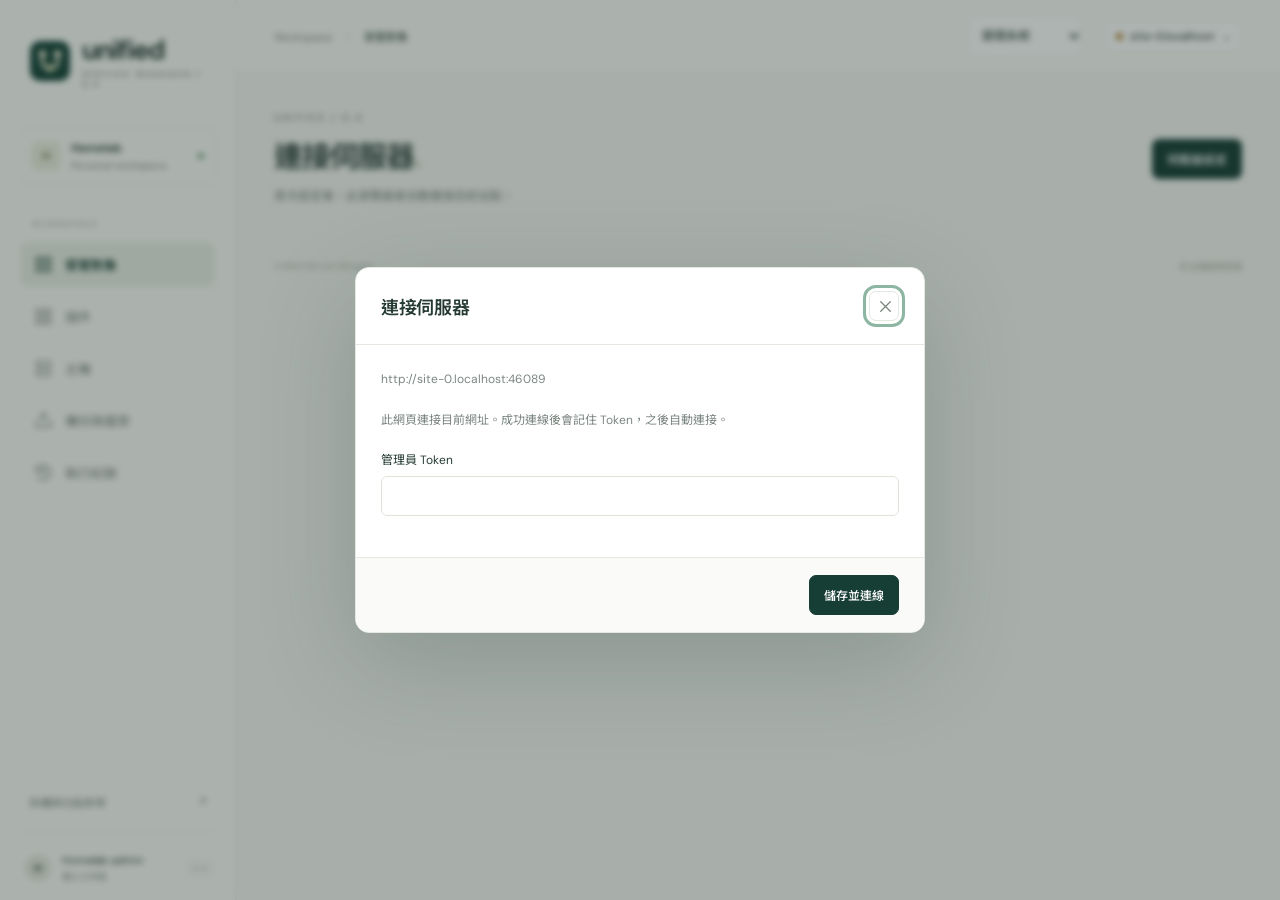
==== web/index.html @ b7d6e938 "feat: release unified service manager 0.4.3" ====
<!doctype html>
<html lang="zh-Hant">
  <head>
    <meta charset="UTF-8" />
    <meta name="viewport" content="width=device-width, initial-scale=1" />
    <meta name="theme-color" content="#173e35" />
    <script src="theme.js?v=0.3.0"></script>
    <title>Unified — Service Manager</title>
    <link rel="icon" type="image/png" sizes="64x64" href="assets/favicon.png?v=0.3.2" />
    <link rel="apple-touch-icon" sizes="180x180" href="assets/apple-touch-icon.png?v=0.3.2" />
    <link rel="stylesheet" href="styles.css?v=0.4.3" />
    <link rel="stylesheet" href="theme.css?v=0.3.0" />
    <script type="module" src="app.js?v=0.4.3"></script>
  </head>
  <body>
    <aside class="sidebar">
      <a class="brand" href="#services"
        ><img class="brand-mark" src="assets/unified-brand.png?v=0.3.2" alt="" width="40" height="40"
        ><span>unified<span class="brand-sub">SERVICE MANAGER</span></span></a
      >
      <div class="workspace">
        <span class="workspace-icon">H</span>
        <div>Homelab<span>Personal workspace</span></div>
        <span class="workspace-dot"></span>
      </div>
      <div class="nav-label">WORKSPACE</div>
      <nav aria-label="主要導覽" id="navigation"></nav>
      <div class="sidebar-bottom">
        <button class="architecture-link" data-action="architecture">
          架構與功能對等 <span>↗</span>
        </button>
        <div class="profile">
          <span class="avatar">H</span>
          <div>Homelab admin<span>個人工作區</span></div>
          <span class="small-badge">V1</span>
        </div>
      </div>
    </aside>
    <div class="shell">
      <header class="topbar">
        <div>
          <img class="mobile-brand" src="assets/unified-brand.png?v=0.3.2" alt="Unified" width="28" height="28" />
          <span class="breadcrumb">Workspace</span><span class="slash">/</span
          ><span id="breadcrumb">服務總覽</span>
        </div>
        <div class="topbar-right">
          <select id="theme-mode" aria-label="外觀模式" title="外觀模式">
            <option value="system">跟隨系統</option>
            <option value="light">淺色</option>
            <option value="dark">深色</option>
          </select>
          <button class="button compact server-control" id="server-control" data-action="connect" aria-label="伺服器設定">
            <i class="server-dot" aria-hidden="true"></i><span>伺服器</span><span aria-hidden="true">⌄</span>
          </button>
        </div>
      </header>
      <div id="connection-notice" class="connection-notice" role="status" hidden></div>
      <main id="main"></main>
      <footer class="page-footer">
        <span>Unified Service Manager</span
        ><span>多主機服務管理</span>
      </footer>
    </div>
    <div id="job-dock"></div>
    <dialog id="modal" aria-labelledby="modal-title"></dialog>
    <dialog
      id="console"
      class="console-dialog"
      aria-labelledby="console-title"
    ></dialog>
    <div id="toast" role="status" aria-live="polite"></div>
  </body>
</html>
---- web/styles.css ----
@import url("https://fonts.googleapis.com/css2?family=DM+Sans:wght@400;500;600;700&family=Noto+Sans+TC:wght@400;500;600;700&display=swap");
:root {
  --bg: #f6f7f4;
  --paper: #fff;
  --ink: #263b34;
  --muted: #7b8680;
  --line: #e4e8e1;
  --green: #28644f;
  --green-dark: #173e35;
  --mint: #eaf3ed;
  --amber: #ae7b2d;
  --red: #ba5c50;
  --radius: 12px;
  font-family: "DM Sans", "Noto Sans TC", sans-serif;
  color: var(--ink);
  font-synthesis: none;
}
* {
  box-sizing: border-box;
}
body {
  margin: 0;
  background: var(--bg);
  font-size: 14px;
}
button,
input,
select {
  font: inherit;
}
button,
a,
input,
select {
  -webkit-tap-highlight-color: transparent;
}
button {
  cursor: pointer;
}
button:disabled {
  cursor: not-allowed;
  opacity: 0.45;
}
button,
a {
  touch-action: manipulation;
}
button:focus-visible,
a:focus-visible,
input:focus-visible,
select:focus-visible {
  outline: 3px solid #8cb5a2;
  outline-offset: 3px;
}
button {
  color: inherit;
}
a {
  color: inherit;
  text-decoration: none;
}
h1,
h2,
h3,
p {
  margin: 0;
}
button svg {
  pointer-events: none;
}
svg {
  width: 19px;
  height: 19px;
  stroke: currentColor;
  stroke-width: 1.65;
  fill: none;
  stroke-linecap: round;
  stroke-linejoin: round;
  vertical-align: middle;
  flex-shrink: 0;
}
button {
  border: 0;
  background: none;
}
small {
  font-size: 12px;
}
.sidebar {
  width: 236px;
  position: fixed;
  inset: 0 auto 0 0;
  border-right: 1px solid var(--line);
  background: #fbfcf9;
  padding: 32px 20px 16px;
  display: flex;
  flex-direction: column;
  z-index: 10;
}
.brand {
  display: flex;
  align-items: center;
  gap: 12px;
  padding: 0 10px;
  font-size: 27px;
  font-weight: 700;
  letter-spacing: -1px;
}
.brand-mark {
  display: block;
  flex: 0 0 auto;
  object-fit: contain;
  width: 40px;
  height: 40px;
  border-radius: 10px;
}
.mobile-brand {
  display: none;
  border-radius: 7px;
  vertical-align: middle;
  margin-right: 6px;
}
.brand-sub {
  display: block;
  font-size: 8px;
  letter-spacing: 2.2px;
  color: var(--muted);
  font-weight: 600;
  margin-top: 2px;
}
.workspace {
  display: flex;
  align-items: center;
  gap: 10px;
  margin: 37px 0 32px;
  padding: 13px 10px;
  border: 1px solid var(--line);
  border-radius: 9px;
  font-size: 12px;
  font-weight: 600;
}
.workspace-icon {
  width: 30px;
  height: 30px;
  display: grid;
  place-items: center;
  background: #eaeede;
  border-radius: 7px;
  color: #6d7950;
}
.workspace div > span {
  display: block;
  font-size: 10px;
  color: var(--muted);
  font-weight: 400;
  margin-top: 3px;
}
.workspace-dot {
  width: 6px;
  height: 6px;
  background: #6a9c74;
  border-radius: 50%;
  margin-left: auto;
}
.nav-label {
  font-size: 9px;
  letter-spacing: 1.6px;
  color: #9ba49b;
  margin: 0 12px 12px;
}
nav {
  display: grid;
  gap: 7px;
}
.nav-item {
  display: flex;
  align-items: center;
  gap: 12px;
  padding: 13px 14px;
  color: #768278;
  border-radius: 8px;
  font-size: 13px;
}
.nav-item.active {
  background: #e9efe6;
  color: var(--green-dark);
  font-weight: 600;
}
.nav-item:hover {
  background: #eff2eb;
}
.nav-item .count {
  margin-left: auto;
  font-size: 10px;
  padding: 2px 6px;
  border-radius: 5px;
  background: white;
  color: var(--green);
}
.sidebar-bottom {
  margin-top: auto;
}
.central {
  display: flex;
  align-items: flex-start;
  gap: 9px;
  padding: 15px 9px;
  font-size: 12px;
  font-weight: 600;
}
.central div span {
  font-size: 9px;
  display: block;
  color: var(--muted);
  margin-top: 5px;
  font-weight: 400;
}
.pulse {
  width: 7px;
  height: 7px;
  background: #5e9c74;
  box-shadow: 0 0 0 4px #edf3e9;
  border-radius: 50%;
  margin-top: 4px;
}
.architecture-link {
  display: flex;
  width: 100%;
  justify-content: space-between;
  font-size: 11px;
  color: var(--muted);
  padding: 7px 9px 21px;
}
.profile {
  border-top: 1px solid var(--line);
  padding: 20px 2px 0;
  display: flex;
  gap: 8px;
  align-items: center;
  font-size: 11px;
}
.avatar {
  background: #e5e9de;
  border: 2px solid white;
  border-radius: 50%;
  width: 32px;
  height: 32px;
  display: grid;
  place-items: center;
  font-weight: 600;
}
.profile div span {
  display: block;
  color: var(--muted);
  font-size: 9px;
  margin-top: 3px;
}
.small-badge {
  font-size: 8px;
  letter-spacing: 1px;
  border: 1px solid var(--line);
  border-radius: 4px;
  padding: 3px 4px;
  margin-left: auto;
  color: var(--muted);
}
.shell {
  margin-left: 236px;
}
.topbar {
  height: 73px;
  border-bottom: 1px solid var(--line);
  display: flex;
  justify-content: space-between;
  align-items: center;
  padding: 0 38px;
  font-size: 11px;
  background: #fbfcf9;
}
.breadcrumb {
  color: var(--muted);
}
.slash {
  color: #bcc3b9;
  margin: 0 14px;
}
.topbar-right {
  display: flex;
  align-items: center;
  gap: 22px;
}
.mock-indicator {
  font-size: 9px;
  letter-spacing: 1.1px;
  color: var(--muted);
  display: flex;
  align-items: center;
  gap: 7px;
}
.mock-indicator i {
  width: 5px;
  height: 5px;
  border-radius: 50%;
  background: var(--amber);
}
.icon-button {
  display: grid;
  place-items: center;
  width: 30px;
  height: 30px;
  border: 1px solid var(--line);
  border-radius: 7px;
  background: white;
  color: var(--muted);
}
main {
  max-width: 1500px;
  padding: 38px 38px 24px;
  margin: auto;
}
.eyebrow {
  font-size: 10px;
  letter-spacing: 2px;
  color: #7a897a;
  margin-bottom: 9px;
  font-weight: 500;
}
.page-head {
  display: flex;
  align-items: center;
  justify-content: space-between;
  gap: 20px;
  margin-bottom: 28px;
}
h1 {
  font-size: 29px;
  letter-spacing: -1px;
  font-weight: 600;
}
h1 .dot {
  color: #87a378;
}
.description {
  color: var(--muted);
  font-size: 12px;
  margin-top: 10px;
  line-height: 1.8;
}
.button {
  display: inline-flex;
  align-items: center;
  justify-content: center;
  gap: 8px;
  border: 1px solid var(--line);
  background: white;
  border-radius: 7px;
  padding: 10px 14px;
  font-size: 12px;
  font-weight: 500;
  min-height: 38px;
  white-space: nowrap;
}
.button:hover {
  background: #f3f6ef;
  border-color: #bdcdbd;
}
.button.primary {
  color: white;
  background: var(--green-dark);
  border-color: var(--green-dark);
}
.button.primary:hover {
  background: #2f594b;
}
.button.danger {
  background: #fbefeb;
  border-color: #edcec4;
  color: #a64c3f;
}
.button.compact {
  font-size: 11px;
  padding: 6px 10px;
  min-height: 31px;
}
.button.ghost {
  border-color: transparent;
  background: transparent;
  color: var(--muted);
}
.head-actions {
  display: flex;
  gap: 8px;
}
.stats {
  display: grid;
  grid-template-columns: repeat(4, 1fr);
  gap: 16px;
  margin-bottom: 28px;
}
.stat {
  background: var(--paper);
  border: 1px solid var(--line);
  border-radius: 10px;
  padding: 19px 21px;
  position: relative;
}
.stat-label {
  font-size: 11px;
  color: var(--muted);
  display: flex;
  justify-content: space-between;
  align-items: center;
}
.stat-label svg {
  width: 16px;
  color: #94a78e;
}
.stat-value {
  font-size: 32px;
  letter-spacing: -1px;
  margin-top: 12px;
  font-weight: 500;
  display: flex;
  align-items: baseline;
  gap: 8px;
}
.stat-value small {
  font-size: 11px;
  letter-spacing: 0;
  color: var(--muted);
  font-weight: 400;
}
.stat-note {
  font-size: 10px;
  color: #8a958a;
  margin-top: 7px;
}
.stat-note.green {
  color: var(--green);
}
.stat-note.amber {
  color: var(--amber);
}
.section-top {
  display: flex;
  align-items: center;
  justify-content: space-between;
  gap: 10px;
  margin-bottom: 15px;
}
h2 {
  font-size: 16px;
  font-weight: 600;
  letter-spacing: -0.3px;
}
.section-top h2 span {
  color: #8f998f;
  font-weight: 400;
  font-size: 11px;
  margin-left: 8px;
}
.text-button {
  font-size: 11px;
  display: flex;
  align-items: center;
  gap: 5px;
  color: var(--muted);
}
.text-button:hover {
  color: var(--green);
}
.text-button svg {
  width: 14px;
}
.hosts-strip {
  display: grid;
  grid-template-columns: repeat(3, 1fr);
  gap: 13px;
  margin-bottom: 28px;
}
.host-mini {
  text-align: left;
  background: white;
  border: 1px solid var(--line);
  border-radius: 9px;
  padding: 17px 18px;
  display: flex;
  align-items: center;
  gap: 13px;
}
.host-mini:hover {
  border-color: #91b39d;
  box-shadow: 0 2px 8px #173e3507;
}
.host-icon {
  width: 37px;
  height: 37px;
  background: #f0f3ec;
  border: 1px solid #e6ebdf;
  border-radius: 9px;
  display: grid;
  place-items: center;
  color: #6e8068;
}
.host-info {
  flex: 1;
}
.host-name {
  font-weight: 600;
  font-size: 12px;
  display: flex;
  gap: 7px;
  align-items: center;
}
.host-meta {
  font-size: 10px;
  color: var(--muted);
  margin-top: 5px;
}
.tag {
  font-size: 8px;
  font-weight: 500;
  background: #eaf1e8;
  color: #6b8769;
  border-radius: 4px;
  padding: 3px 5px;
}
.host-health {
  color: #72956e;
  font-size: 10px;
  display: flex;
  align-items: center;
  gap: 5px;
}
.host-health.off {
  color: var(--muted);
}
.tiny-dot {
  display: inline-block;
  width: 5px;
  height: 5px;
  border-radius: 50%;
  background: currentColor;
}
.panel {
  background: white;
  border: 1px solid var(--line);
  border-radius: var(--radius);
  overflow: hidden;
}
.panel-heading {
  padding: 20px 22px 0;
}
.toolbar {
  display: flex;
  justify-content: space-between;
  align-items: center;
  gap: 12px;
  padding: 16px 22px;
  border-bottom: 1px solid var(--line);
}
.tabs {
  display: flex;
  gap: 4px;
  padding: 3px;
  background: #f3f5f0;
  border-radius: 6px;
}
.tab {
  font-size: 11px;
  padding: 7px 10px;
  color: var(--muted);
  border-radius: 4px;
  white-space: nowrap;
}
.tab.active {
  background: white;
  box-shadow: 0 1px 4px #29372c10;
  color: var(--ink);
  font-weight: 500;
}
.tab span {
  font-size: 9px;
  margin-left: 5px;
  color: #9ba895;
}
.filters {
  display: flex;
  gap: 8px;
  align-items: center;
}
.search {
  position: relative;
}
.search svg {
  position: absolute;
  left: 10px;
  top: 10px;
  width: 14px;
  height: 14px;
  color: #9aa398;
}
.search input {
  width: 180px;
  padding: 9px 10px 9px 31px;
  font-size: 11px;
}
.search input,
select {
  border: 1px solid var(--line);
  background: white;
  border-radius: 6px;
  color: var(--ink);
}
.filters select {
  font-size: 11px;
  padding: 8px;
  max-width: 160px;
  min-height: 34px;
}
input::placeholder {
  color: #9ba49c;
}
.service-table {
  width: 100%;
  border-collapse: collapse;
  text-align: left;
}
.service-table th {
  font-size: 9px;
  letter-spacing: 0.5px;
  color: #939d93;
  background: #fafbf8;
  font-weight: 400;
  padding: 12px 20px;
  border-bottom: 1px solid var(--line);
}
.service-table td {
  padding: 17px 20px;
  border-bottom: 1px solid #eef0eb;
  font-size: 11px;
}
.service-table tr:last-child td {
  border-bottom: 0;
}
.service-name {
  display: flex;
  gap: 12px;
  align-items: center;
  text-align: left;
  padding: 0;
}
.service-name:hover strong {
  color: var(--green);
  text-decoration: underline;
}
.service-logo {
  height: 35px;
  width: 35px;
  border: 1px solid #e5eadd;
  border-radius: 9px;
  background: #eff2e8;
  color: #718454;
  display: grid;
  place-items: center;
  font-size: 16px;
  font-weight: 600;
  flex-shrink: 0;
}
.service-logo.blue {
  background: #edf2f5;
  color: #6d8ba0;
  border-color: #e1e8ed;
}
.service-logo.rose {
  background: #f6eeee;
  color: #b08380;
  border-color: #ede1df;
}
.service-logo.purple {
  background: #f1edf7;
  color: #8a7a9e;
  border-color: #e7e0ef;
}
.service-name strong {
  font-size: 12px;
  font-weight: 600;
  display: block;
}
.service-name small {
  font-size: 9px;
  color: #9aa397;
  display: block;
  margin-top: 5px;
}
.host-cell {
  font-size: 11px;
  color: #788371;
}
.status {
  display: inline-flex;
  align-items: center;
  gap: 5px;
  font-size: 10px;
  padding: 5px 8px;
  background: #eef5ef;
  color: #598064;
  border-radius: 5px;
  white-space: nowrap;
}
.status.stopped {
  color: #8c9489;
  background: #f0f2ed;
}
.status.failed {
  background: #faeeea;
  color: #b06859;
}
.status.running {
  background: #eef2fb;
  color: #637ba6;
}
.version {
  font-family: ui-monospace, SFMono-Regular, monospace;
  font-size: 10px;
  color: #7e897b;
  white-space: nowrap;
}
.version .upgrade {
  color: var(--amber);
  font-size: 9px;
  display: block;
  margin-top: 5px;
  font-family: inherit;
}
.row-actions {
  display: flex;
  align-items: center;
  justify-content: flex-end;
  gap: 6px;
}
.action-icon {
  width: 28px;
  height: 30px;
  display: grid;
  place-items: center;
  color: #8b9785;
  border-radius: 5px;
}
.action-icon:hover {
  background: #eff3eb;
  color: var(--green);
}
.action-icon svg {
  width: 15px;
  height: 15px;
}
.table-footer {
  border-top: 1px solid var(--line);
  padding: 13px 22px;
  color: #97a18f;
  font-size: 10px;
  display: flex;
  justify-content: space-between;
}
.bottom-grid {
  display: grid;
  grid-template-columns: 1.15fr 1fr;
  gap: 20px;
  margin-top: 23px;
}
.small-panel {
  padding: 20px 22px;
}
.activity-row {
  display: flex;
  align-items: center;
  gap: 11px;
  padding: 15px 0;
  border-bottom: 1px solid #edf0e8;
  cursor: pointer;
}
.activity-row:last-child {
  border: 0;
  padding-bottom: 0;
}
.activity-symbol {
  width: 29px;
  height: 29px;
  border-radius: 50%;
  background: #eef4ec;
  display: grid;
  place-items: center;
  color: #709767;
}
.activity-symbol svg {
  width: 14px;
}
.activity-symbol.failed {
  background: #faeee9;
  color: #b16c58;
}
.activity-content {
  flex: 1;
}
.activity-content strong {
  font-size: 11px;
  font-weight: 500;
}
.activity-content small {
  display: block;
  color: #9aa392;
  font-size: 9px;
  margin-top: 5px;
}
.activity-time {
  font-size: 9px;
  color: #939e8d;
}
.backup-summary {
  background: #f5f7f0;
  border: 1px solid #e8eddf;
  border-radius: 8px;
  padding: 14px 16px;
  margin-top: 16px;
  display: flex;
  align-items: center;
  gap: 12px;
}
.backup-summary svg {
  color: #849b6e;
  width: 24px;
  height: 24px;
}
.backup-summary div {
  flex: 1;
}
.backup-summary strong {
  font-size: 11px;
  font-weight: 500;
  display: block;
}
.backup-summary small {
  font-size: 9px;
  color: #9aa38e;
  display: block;
  margin-top: 5px;
}
.backup-clients {
  display: flex;
  gap: 17px;
  margin-top: 18px;
  color: #7c8971;
  font-size: 10px;
}
.backup-clients span {
  display: flex;
  gap: 6px;
  align-items: center;
}
.page-footer {
  padding: 0 38px 22px;
  display: flex;
  justify-content: space-between;
  font-size: 9px;
  color: #a3ab9b;
  max-width: 1500px;
  margin: auto;
}
.host-grid {
  display: grid;
  grid-template-columns: repeat(3, 1fr);
  gap: 18px;
}
.host-card {
  padding: 23px;
}
.host-card h3 {
  font-size: 17px;
  margin: 15px 0 6px;
}
.host-card .host-meta {
  margin-bottom: 22px;
}
.host-card .button {
  margin-top: 18px;
}
.key-values {
  display: grid;
  grid-template-columns: 1fr 1fr;
  gap: 16px;
  margin: 22px 0;
}
.key-values dt {
  font-size: 10px;
  color: var(--muted);
  margin-bottom: 6px;
}
.key-values dd {
  font-size: 12px;
  margin: 0;
  word-break: break-word;
}
.notice {
  display: flex;
  gap: 10px;
  align-items: center;
  background: #edf2e8;
  border: 1px solid #e0e9d9;
  border-radius: 8px;
  padding: 14px 17px;
  margin-bottom: 22px;
  color: #6f8263;
  font-size: 11px;
  line-height: 1.8;
}
.notice svg {
  flex-shrink: 0;
}
.backup-head {
  display: flex;
  gap: 16px;
  align-items: center;
  padding: 23px;
  border-bottom: 1px solid var(--line);
}
.backup-head h3 {
  font-size: 15px;
}
.backup-head p {
  font-size: 10px;
  color: var(--muted);
  margin-top: 6px;
}
.backup-head .head-actions {
  margin-left: auto;
}
.empty {
  padding: 45px 20px;
  text-align: center;
  color: var(--muted);
  font-size: 12px;
}
.empty strong {
  display: block;
  margin-bottom: 8px;
  color: var(--ink);
}
.history-list {
  padding: 0 23px;
}
.history-row {
  display: flex;
  gap: 15px;
  align-items: center;
  padding: 20px 0;
  border-bottom: 1px solid var(--line);
}
.history-row:last-child {
  border: 0;
}
.history-row .activity-content strong {
  font-size: 13px;
}
.history-row .activity-content small {
  font-size: 11px;
}
dialog {
  position: fixed;
  border: 1px solid var(--line);
  border-radius: 14px;
  padding: 0;
  width: 570px;
  max-width: calc(100vw - 30px);
  max-height: calc(100dvh - 40px);
  box-shadow: 0 30px 100px #17372a33;
  color: var(--ink);
  overflow: auto;
}
dialog::backdrop {
  background: #172a2459;
  backdrop-filter: blur(3px);
}
.modal-head {
  padding: 23px 25px;
  display: flex;
  justify-content: space-between;
  align-items: center;
  border-bottom: 1px solid var(--line);
}
.modal-head h2 {
  font-size: 18px;
}
.modal-body {
  padding: 23px 25px;
}
.modal-body > p {
  font-size: 12px;
  color: var(--muted);
  line-height: 1.9;
  margin-bottom: 18px;
}
.modal-foot {
  display: flex;
  justify-content: flex-end;
  gap: 8px;
  padding: 17px 25px;
  border-top: 1px solid var(--line);
  background: #fafbf8;
}
.field {
  display: block;
  font-size: 12px;
  margin-bottom: 17px;
}
.field input,
.field select {
  width: 100%;
  border: 1px solid #dce3d8;
  border-radius: 6px;
  padding: 11px;
  margin-top: 8px;
  background: white;
  color: var(--ink);
}
.field small {
  display: block;
  color: var(--muted);
  font-size: 10px;
  margin-top: 6px;
}
.field-pair {
  display: grid;
  grid-template-columns: 1fr 1fr;
  gap: 14px;
}
.detail-top {
  display: flex;
  align-items: center;
  gap: 14px;
  margin-bottom: 15px;
}
.detail-top .service-logo {
  width: 48px;
  height: 48px;
  font-size: 22px;
}
.detail-top h3 {
  font-size: 20px;
}
.detail-actions {
  display: flex;
  flex-wrap: wrap;
  gap: 8px;
  padding: 20px 0;
}
.detail-section {
  border-top: 1px solid var(--line);
  padding-top: 20px;
  margin-top: 6px;
}
.detail-section p {
  font-size: 11px;
  color: var(--muted);
  line-height: 1.9;
  margin: 9px 0 14px;
}
.radio-option {
  display: flex;
  gap: 9px;
  align-items: center;
  padding: 11px 12px;
  margin: 8px 0;
  border: 1px solid var(--line);
  border-radius: 7px;
  font-size: 12px;
}
.radio-option input {
  accent-color: var(--green);
}
.danger-note {
  padding: 13px;
  background: #faf0e9;
  color: #a37b4e;
  border-radius: 7px;
  font-size: 12px;
  line-height: 1.9;
  margin: 15px 0;
}
.console-dialog {
  width: 850px;
}
.console-title-meta {
  font-size: 10px;
  color: var(--muted);
  margin-top: 7px;
}
.console-status {
  display: flex;
  align-items: center;
  gap: 10px;
  padding: 15px 23px;
  font-size: 11px;
}
.progress {
  height: 4px;
  background: #ecf0e8;
}
.progress span {
  display: block;
  height: 100%;
  background: #6e997a;
  transition: width 0.5s;
}
.console-tools {
  display: flex;
  gap: 8px;
  padding: 11px 23px;
  background: #f7f8f4;
  align-items: center;
  border-bottom: 1px solid var(--line);
}
.console-tools label {
  font-size: 10px;
  color: var(--muted);
  margin-left: auto;
}
.console-tools select {
  padding: 6px;
  font-size: 11px;
}
.terminal {
  background: #172b25;
  color: #c4d3c6;
  padding: 20px 23px;
  height: 300px;
  overflow: auto;
  font:
    11px/1.9 ui-monospace,
    SFMono-Regular,
    Consolas,
    monospace;
  white-space: pre-wrap;
  overflow-wrap: anywhere;
}
.log-line {
  display: flex;
  gap: 11px;
}
.log-time {
  color: #70867b;
  flex-shrink: 0;
}
.log-stream {
  color: #85ac88;
  flex-shrink: 0;
}
.log-stream.stderr,
.log-error {
  color: #e4a38c;
}
.log-text {
  min-width: 0;
}
.console-hint {
  font-size: 10px;
  color: var(--muted);
  padding: 12px 23px;
  background: #f9faf7;
  line-height: 1.7;
}
.console-foot {
  display: flex;
  justify-content: space-between;
  align-items: center;
  padding: 17px 23px;
  gap: 10px;
}
.console-foot p {
  font-size: 10px;
  color: var(--muted);
}
.terminal-input {
  display: flex;
  background: #172b25;
  border-top: 1px solid #31483b;
  padding: 12px 22px;
  align-items: center;
  gap: 10px;
  color: #91bb91;
  font: 12px monospace;
}
.terminal-input input {
  flex: 1;
  width: 100%;
  background: transparent;
  color: #e2eddf;
  border: 0;
  outline: none;
  padding: 8px;
  font: inherit;
}
.terminal-input button {
  color: #cbdcc4;
  border: 1px solid #5d7565;
  border-radius: 5px;
  padding: 7px 10px;
  font-size: 11px;
}
.architecture-grid {
  display: grid;
  grid-template-columns: 1fr 1fr;
  gap: 13px;
}
.architecture-box {
  border: 1px solid var(--line);
  border-radius: 8px;
  text-align: center;
  padding: 15px;
  font-size: 13px;
}
.architecture-box small {
  display: block;
  color: var(--muted);
  font-size: 10px;
  margin-top: 7px;
  line-height: 1.8;
}
.architecture-arrow {
  text-align: center;
  padding: 11px;
  color: var(--green);
}
.architecture-central {
  background: var(--mint);
  border: 1px solid #cfdece;
  border-radius: 8px;
  padding: 17px;
  text-align: center;
}
.architecture-central strong {
  font-size: 13px;
}
.architecture-central p {
  font-size: 11px;
  line-height: 1.9;
  margin-top: 8px;
  color: #6f876e;
}
.parity-table {
  width: 100%;
  border-collapse: collapse;
  font-size: 11px;
  margin-top: 20px;
}
.parity-table td,
.parity-table th {
  padding: 9px;
  border-bottom: 1px solid var(--line);
  text-align: left;
}
.parity-table th {
  color: var(--muted);
  font-weight: 400;
}
.parity-table td:not(:first-child) {
  color: var(--green);
}
#toast {
  position: fixed;
  bottom: 28px;
  left: calc(50% + 118px);
  transform: translateX(-50%) translateY(80px);
  opacity: 0;
  transition: 0.2s;
  background: var(--green-dark);
  color: white;
  border-radius: 8px;
  padding: 13px 21px;
  font-size: 12px;
  z-index: 1000;
  pointer-events: none;
  max-width: 90vw;
}
#toast.show {
  opacity: 1;
  transform: translateX(-50%) translateY(0);
}
.job-dock {
  position: fixed;
  bottom: 24px;
  right: 24px;
  background: var(--green-dark);
  color: white;
  box-shadow: 0 5px 25px #173e3530;
  border-radius: 9px;
  padding: 13px 17px;
  display: flex;
  gap: 14px;
  align-items: center;
  z-index: 20;
  font-size: 11px;
}
.job-dock .spinner {
  width: 13px;
  height: 13px;
  border: 2px solid #ffffff55;
  border-top-color: white;
  border-radius: 50%;
  animation: spin 1s linear infinite;
}
.job-dock small {
  display: block;
  color: #adc4b5;
  font-size: 9px;
  margin-top: 4px;
}
@keyframes spin {
  to {
    transform: rotate(360deg);
  }
}
@media (min-width: 1500px) {
  main {
    padding-top: 45px;
  }
  .stat {
    padding: 24px;
  }
  .service-table td {
    padding-top: 21px;
    padding-bottom: 21px;
  }
  .bottom-grid {
    margin-top: 28px;
  }
}
@media (max-width: 1180px) {
  .sidebar {
    width: 205px;
    padding-left: 15px;
    padding-right: 15px;
  }
  .shell {
    margin-left: 205px;
  }
  main {
    padding: 28px 25px;
  }
  .topbar {
    padding: 0 25px;
  }
  .service-table th,
  .service-table td {
    padding-left: 12px;
    padding-right: 12px;
  }
  .toolbar {
    padding: 15px 16px;
  }
  .search input {
    width: 150px;
  }
  .host-mini {
    padding: 14px 12px;
    gap: 9px;
  }
  .host-health {
    font-size: 0;
  }
  .host-health .tiny-dot {
    width: 6px;
    height: 6px;
  }
  .host-grid {
    grid-template-columns: repeat(2, 1fr);
  }
}
@media (max-width: 980px) {
  .sidebar {
    width: 185px;
    padding: 25px 12px 15px;
  }
  .brand {
    font-size: 23px;
    padding: 0 5px;
  }
  .brand-mark {
    width: 36px;
    height: 36px;
  }
  .workspace {
    padding: 10px 7px;
  }
  .shell {
    margin-left: 185px;
  }
  main {
    padding: 25px 20px;
  }
  .toolbar {
    flex-wrap: wrap;
  }
  .filters {
    flex: 1;
    justify-content: flex-end;
  }
  .service-table .version-col {
    display: none;
  }
  .stats {
    gap: 10px;
  }
  .stat {
    padding: 15px;
  }
  .stat-value {
    font-size: 28px;
  }
  .host-name {
    flex-wrap: wrap;
    font-size: 11px;
  }
  .host-icon {
    display: none;
  }
  .bottom-grid {
    gap: 14px;
  }
  .small-panel {
    padding: 18px;
  }
  .backup-clients {
    flex-wrap: wrap;
    gap: 10px;
  }
  .topbar {
    padding: 0 20px;
  }
  .page-footer {
    padding: 0 20px 20px;
  }
  .row-actions .button {
    padding-left: 7px;
    padding-right: 7px;
  }
  .host-grid {
    gap: 12px;
  }
}
@media (max-width: 720px) {
  body {
    padding-bottom: 70px;
  }
  .sidebar {
    position: fixed;
    inset: auto 0 0;
    width: 100%;
    height: 67px;
    background: #fbfcf9f5;
    padding: 6px 10px;
    backdrop-filter: blur(15px);
    border-right: 0;
    border-top: 1px solid var(--line);
  }
  .sidebar .brand,
  .workspace,
  .nav-label,
  .sidebar-bottom {
    display: none;
  }
  nav {
    grid-template-columns: repeat(5, 1fr);
    gap: 0;
  }
  .nav-item {
    flex-direction: column;
    gap: 5px;
    padding: 7px 3px;
    font-size: 9px;
    position: relative;
  }
  .nav-item svg {
    width: 18px;
    height: 18px;
  }
  .nav-item .count {
    position: absolute;
    top: 1px;
    right: 18px;
    font-size: 8px;
    padding: 1px 4px;
  }
  .shell {
    margin: 0;
  }
  .topbar {
    height: 55px;
    padding: 0 20px;
    font-size: 10px;
  }
  .topbar-right {
    gap: 10px;
  }
  .mobile-brand {
    display: inline-block;
  }
  .breadcrumb,
  .slash {
    display: none;
  }
  .mock-indicator {
    font-size: 7px;
    letter-spacing: 0.6px;
  }
  main {
    padding: 25px 17px 17px;
  }
  .page-head {
    gap: 10px;
    align-items: flex-start;
    margin-bottom: 22px;
  }
  .page-head h1 {
    font-size: 26px;
  }
  .page-head .description {
    font-size: 11px;
    max-width: 230px;
  }
  .eyebrow {
    font-size: 8px;
    letter-spacing: 1.5px;
  }
  .head-actions {
    gap: 5px;
    flex-wrap: wrap;
    justify-content: flex-end;
  }
  .page-head .head-actions {
    max-width: 115px;
    padding-top: 18px;
  }
  .page-head .button {
    padding: 8px 10px;
    font-size: 10px;
    gap: 4px;
  }
  .stats {
    grid-template-columns: repeat(2, 1fr);
    gap: 10px;
    margin-bottom: 23px;
  }
  .stat {
    padding: 15px 16px;
  }
  .stat-value {
    margin-top: 7px;
  }
  .stat-label {
    font-size: 10px;
  }
  .stat-note {
    font-size: 9px;
  }
  .hosts-strip {
    grid-template-columns: 1fr;
    gap: 7px;
    margin-bottom: 23px;
  }
  .host-mini {
    padding: 11px 14px;
  }
  .host-icon {
    display: grid;
    width: 29px;
    height: 29px;
    border-radius: 6px;
  }
  .host-icon svg {
    width: 16px;
  }
  .host-info {
    display: flex;
    align-items: center;
    justify-content: space-between;
    gap: 8px;
  }
  .host-name {
    font-size: 11px;
  }
  .host-meta {
    margin-top: 0;
    font-size: 9px;
  }
  .host-health {
    margin-left: 6px;
  }
  .section-top {
    margin-bottom: 12px;
  }
  h2 {
    font-size: 14px;
  }
  .panel-heading {
    padding: 17px 16px 0;
  }
  .toolbar {
    padding: 12px;
    gap: 10px;
  }
  .tabs {
    width: 100%;
    justify-content: space-between;
  }
  .tab {
    flex: 1;
    padding: 7px 5px;
    font-size: 10px;
  }
  .filters {
    width: 100%;
  }
  .search {
    flex: 1;
  }
  .search input {
    width: 100%;
  }
  .filters select {
    max-width: 130px;
  }
  .service-table thead {
    display: none;
  }
  .service-table,
  .service-table tbody {
    display: block;
  }
  .service-table tr {
    display: grid;
    grid-template-columns: 1fr auto;
    gap: 12px;
    padding: 17px 16px;
    border-bottom: 1px solid var(--line);
  }
  .service-table tr:last-child {
    border-bottom: 0;
  }
  .service-table td {
    display: block;
    padding: 0;
    border: 0;
  }
  .service-table td:first-child {
    grid-column: 1;
    grid-row: 1;
  }
  .service-table .host-col {
    grid-column: 1;
    grid-row: 2;
    padding-left: 47px;
    font-size: 10px;
  }
  .service-table .status-col {
    grid-column: 2;
    grid-row: 1;
    align-self: start;
  }
  .service-table .actions-col {
    grid-column: 2;
    grid-row: 2;
    align-self: center;
  }
  .service-table .version-col {
    display: none;
  }
  .service-name strong {
    font-size: 12px;
  }
  .service-name small {
    font-size: 9px;
  }
  .row-actions {
    gap: 3px;
  }
  .action-icon {
    width: 30px;
    height: 31px;
  }
  .table-footer {
    padding: 12px 16px;
    font-size: 9px;
  }
  .bottom-grid {
    grid-template-columns: 1fr;
    margin-top: 17px;
  }
  .page-footer {
    font-size: 8px;
    padding: 8px 17px 18px;
    gap: 10px;
  }
  .host-grid {
    grid-template-columns: 1fr;
  }
  .host-card .host-icon {
    width: 38px;
    height: 38px;
  }
  .backup-head {
    padding: 17px;
    flex-wrap: wrap;
    gap: 12px;
  }
  .backup-head .head-actions {
    margin-left: 0;
    width: 100%;
    justify-content: flex-start;
  }
  .backup-table .host-col {
    padding-left: 0;
  }
  .backup-table tr {
    row-gap: 10px;
  }
  .history-list {
    padding: 0 15px;
  }
  .history-row {
    gap: 9px;
    flex-wrap: wrap;
  }
  .history-row .activity-content {
    min-width: 170px;
  }
  .history-row .activity-content strong {
    font-size: 12px;
  }
  .history-row .activity-content small {
    font-size: 9px;
  }
  .history-row > .button {
    margin-left: 38px;
  }
  .history-row .status {
    margin-left: auto;
  }
  dialog {
    max-width: calc(100vw - 20px);
    max-height: calc(100dvh - 24px);
    border-radius: 11px;
  }
  .modal-head {
    padding: 19px;
  }
  .modal-head h2 {
    font-size: 16px;
  }
  .modal-body {
    padding: 20px;
  }
  .modal-foot {
    padding: 15px 20px;
  }
  .field-pair {
    grid-template-columns: 1fr;
    gap: 0;
  }
  .console-dialog {
    width: 100%;
  }
  .console-status {
    padding: 13px 16px;
    flex-wrap: wrap;
    font-size: 10px;
  }
  .console-tools {
    padding: 10px 16px;
  }
  .terminal {
    padding: 16px 12px;
    height: 260px;
    font-size: 10px;
  }
  .log-line {
    gap: 6px;
  }
  .log-time {
    font-size: 9px;
  }
  .log-stream {
    font-size: 9px;
  }
  .console-foot {
    padding: 15px;
    flex-wrap: wrap;
  }
  .console-foot p {
    font-size: 9px;
  }
  .console-hint {
    padding: 12px 16px;
    font-size: 9px;
  }
  .terminal-input {
    padding: 10px 13px;
    font-size: 10px;
  }
  .terminal-input span {
    max-width: 95px;
    overflow-wrap: anywhere;
  }
  .job-dock {
    bottom: 80px;
    right: 13px;
    font-size: 10px;
    padding: 11px 14px;
  }
  #toast {
    bottom: 85px;
    left: 50%;
    font-size: 11px;
  }
  .architecture-box {
    padding: 12px 8px;
  }
  .notice {
    font-size: 10px;
    padding: 12px;
  }
  .backup-table .service-name {
    gap: 7px;
  }
  .backup-table .service-name strong {
    font-size: 11px;
  }
  .backup-table .service-name small {
    max-width: 170px;
    word-break: break-all;
  }
  .detail-actions .button {
    min-height: 40px;
  }
  .icon-button {
    min-width: 30px;
  }
  .host-card .host-meta {
    margin-top: 8px;
  }
}
@media (prefers-reduced-motion: reduce) {
  * {
    animation: none !important;
    transition: none !important;
    scroll-behavior: auto !important;
  }
}

.form-error {
  color: #b04f43;
  font-size: 12px;
  line-height: 1.7;
  overflow-wrap: anywhere;
}
.status.degraded {
  background: #fff2dc;
  color: #946d20;
}
.console-tools label {
  display: flex;
  align-items: center;
  gap: 8px;
}
@media (max-width: 720px) {
  .topbar-right {
    gap: 6px;
  }
  .topbar .button {
    font-size: 9px;
    padding: 5px 7px;
  }
  .row-actions .button,
  .detail-actions .button,
  .action-icon {
    min-height: 40px;
  }
  .backup-head .button {
    margin-left: auto;
  }
}

/* Central job session controls remain usable in narrow viewports. */
#session-controls { display:flex; flex-wrap:wrap; align-items:center; gap:8px; padding:10px 18px; }
#session-output { margin:0; padding:12px 18px; background:#172b25; color:#e2eddf; }
#job-input-form input { min-width:0; }
#job-input-form input:disabled { opacity:.5; }

/* Plugin document authoring shares the existing dialog and form palette. */
.plugin-editor { width: min(760px, calc(100vw - 24px)); }
.plugin-editor textarea { width: 100%; box-sizing: border-box; padding: 10px; border: 1px solid var(--line); border-radius: 8px; background: var(--bg); color: var(--ink); font: inherit; resize: vertical; }
.plugin-editor .field { display: grid; gap: 6px; margin-bottom: 14px; }
.plugin-editor pre { white-space: pre-wrap; overflow-wrap: anywhere; font-size: 12px; }
.plugin-parameter { border: 1px solid var(--line); padding: 14px; border-radius: 8px; margin: 12px 0; }
.plugin-editor [hidden] { display: none !important; }
.plugin-editor { overflow: hidden; }
.plugin-editor form { display: flex; flex-direction: column; max-height: calc(100dvh - 64px); }
.plugin-editor .modal-body { overflow-y: auto; min-height: 0; }
.plugin-editor .modal-head, .plugin-editor .modal-foot { flex-shrink: 0; }

.server-control { max-width: 180px; min-height: 36px; gap: 7px; }
.server-control > span:first-of-type { overflow: hidden; text-overflow: ellipsis; white-space: nowrap; }
.server-dot { display: inline-block; width: 7px; height: 7px; flex-shrink: 0; border-radius: 50%; background: var(--amber); }
.server-control[data-connected="true"] .server-dot { background: var(--green); }
.server-address { overflow-wrap: anywhere; color: var(--muted); }
.server-summary h3 { margin: 0 0 8px; }
.connection-notice { margin: 16px 34px 0; padding: 10px 14px; border: 1px solid var(--line); border-radius: 8px; color: var(--ink); background: var(--paper); }
.connection-notice[hidden] { display: none; }
@media (max-width: 720px) {
  .topbar-right { gap: 8px; }
  .topbar .server-control { max-width: 112px; min-height: 36px; font-size: 12px; }
  .connection-notice { margin: 12px 17px 0; }
}
---- web/theme.css ----
/* Appearance overrides share the existing layout; console output keeps its terminal palette. */
:root { color-scheme: light; }
#theme-mode {
  background: var(--paper);
  color: var(--ink);
  border: 1px solid var(--line);
  border-radius: 7px;
  padding: 8px 10px;
  min-height: 40px;
  width: 116px;
  font-size: 12px;
}
html[data-theme="dark"] {
  color-scheme: dark;
  --bg: #101916;
  --paper: #1a2721;
  --ink: #e5eee8;
  --muted: #adbbb2;
  --line: #35493d;
  --green: #a3d9b8;
  --mint: #253d30;
  --amber: #e8bb77;
  --red: #ffb4a6;
  --chrome: #142019;
  --error-surface: #492b28;
  --warning-surface: #443822;
}
html[data-theme="dark"] :is(.sidebar, .topbar, .service-table th, .modal-foot, .console-tools, .console-hint) {
  background: var(--chrome);
}
html[data-theme="dark"] :is(.panel, .stat, .host-mini, .button, .icon-button, .tab.active, .nav-item .count, .search input, select, .field input, dialog) {
  background: var(--paper);
  color: var(--ink);
}
html[data-theme="dark"] :is(.tabs, .progress, .avatar) { background: var(--bg); }
html[data-theme="dark"] :is(.nav-item.active, .nav-item:hover, .host-icon, .workspace-icon, .service-logo, .tag, .activity-symbol, .backup-summary, .notice, .action-icon:hover) {
  background: var(--mint);
  color: var(--green);
  border-color: var(--line);
}
html[data-theme="dark"] :is(.button:hover, .host-mini:hover) { border-color: var(--green); }
html[data-theme="dark"] .button.primary {
  background: var(--green);
  color: #112c1d;
  border-color: var(--green);
}
html[data-theme="dark"] .button.primary:hover { background: #bce8cd; }
html[data-theme="dark"] :is(.button.danger, .status.failed, .activity-symbol.failed) {
  color: var(--red);
  background: var(--error-surface);
  border-color: #78453c;
}
html[data-theme="dark"] :is(.danger-note, .status.degraded) { background: var(--warning-surface); color: var(--amber); }
html[data-theme="dark"] .status { background: var(--mint); color: var(--green); }
html[data-theme="dark"] .status.stopped { background: #303c34; color: #cad2cc; }
html[data-theme="dark"] .status.running { background: #283b51; color: #b2d0f6; }
html[data-theme="dark"] .status.failed { background: var(--error-surface); color: var(--red); }
html[data-theme="dark"] .status.degraded { background: var(--warning-surface); color: var(--amber); }
html[data-theme="dark"] :is(.stat-value, .host-health) { color: var(--green); }
html[data-theme="dark"] :is(.nav-label, .nav-item, .eyebrow, .stat-label svg, .stat-note, .section-top h2 span, .tab span, .search svg, .service-table th, .service-name small, .host-cell, .version, .action-icon, .table-footer, .activity-content small, .activity-time, .backup-summary small, .backup-clients, .page-footer, .architecture-central p) {
  color: var(--muted);
}
html[data-theme="dark"] .nav-item.active { color: var(--green); }
html[data-theme="dark"] input::placeholder { color: var(--muted); }
html[data-theme="dark"] :is(.service-table td, .activity-row, .avatar, .field input, .field select, .architecture-central) { border-color: var(--line); }
html[data-theme="dark"] .form-error { color: var(--red); }
html[data-theme="dark"] .pulse { box-shadow: 0 0 0 4px var(--mint); }
html[data-theme="dark"] dialog::backdrop { background: #050c09b8; }
.log-time { color: #a8bbb0; }
@media (max-width: 720px) {
  .topbar { min-height: 64px; height: auto; padding: 10px 12px; gap: 8px; }
  .topbar .mock-indicator, .topbar .breadcrumb, .topbar .slash { display: none; }
  .topbar-right { gap: 6px; }
  #theme-mode { width: 108px; font-size: 11px; }
}
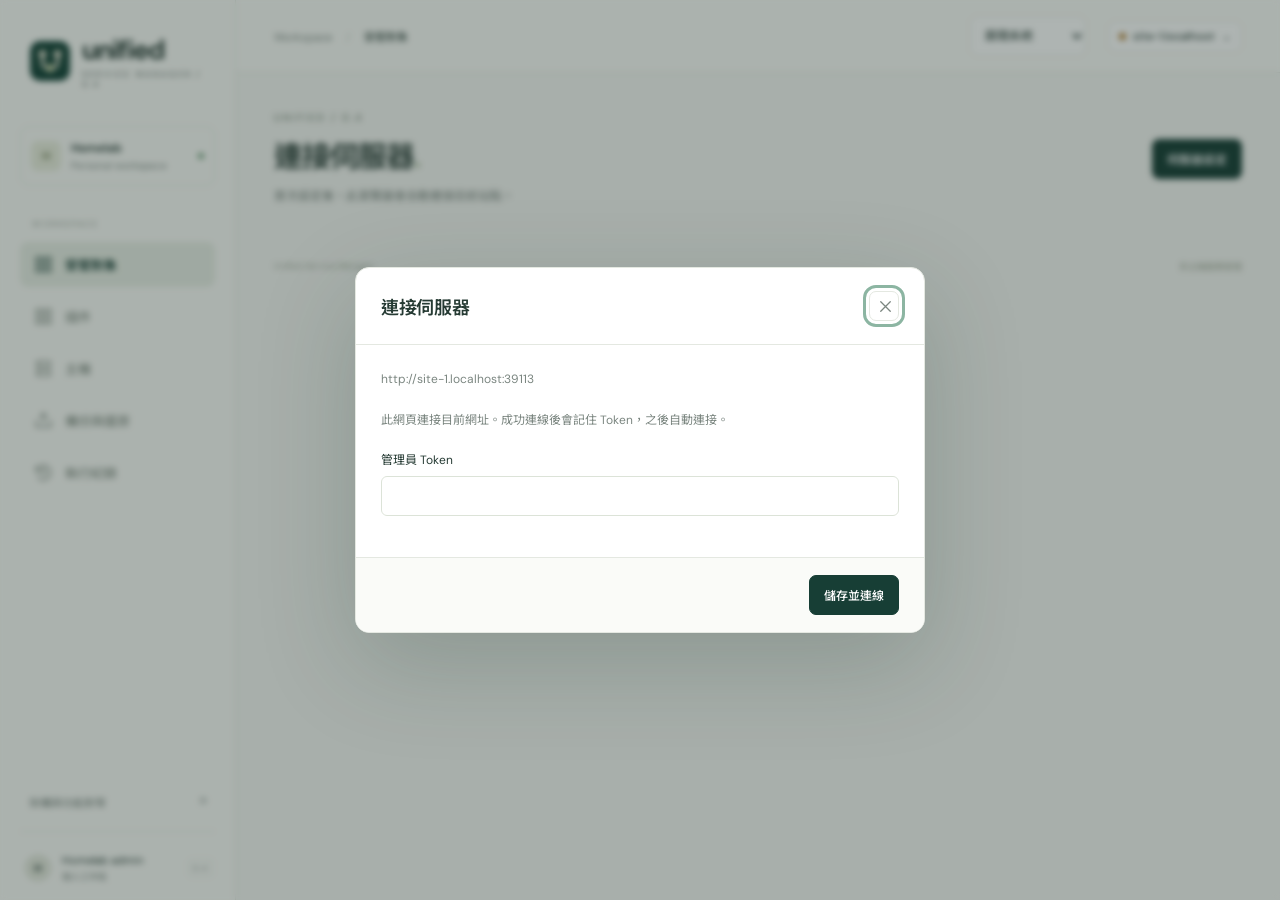
==== commit 658ddceb: "feat: release plugin defaults and diagnostics 0.4.5" ====
--- a/web/index.html
+++ b/web/index.html
@@ -8,9 +8,9 @@
     <title>Unified — Service Manager</title>
     <link rel="icon" type="image/png" sizes="64x64" href="assets/favicon.png?v=0.3.2" />
     <link rel="apple-touch-icon" sizes="180x180" href="assets/apple-touch-icon.png?v=0.3.2" />
-    <link rel="stylesheet" href="styles.css?v=0.4.3" />
+    <link rel="stylesheet" href="styles.css?v=0.4.5" />
     <link rel="stylesheet" href="theme.css?v=0.3.0" />
-    <script type="module" src="app.js?v=0.4.3"></script>
+    <script type="module" src="app.js?v=0.4.5"></script>
   </head>
   <body>
     <aside class="sidebar">
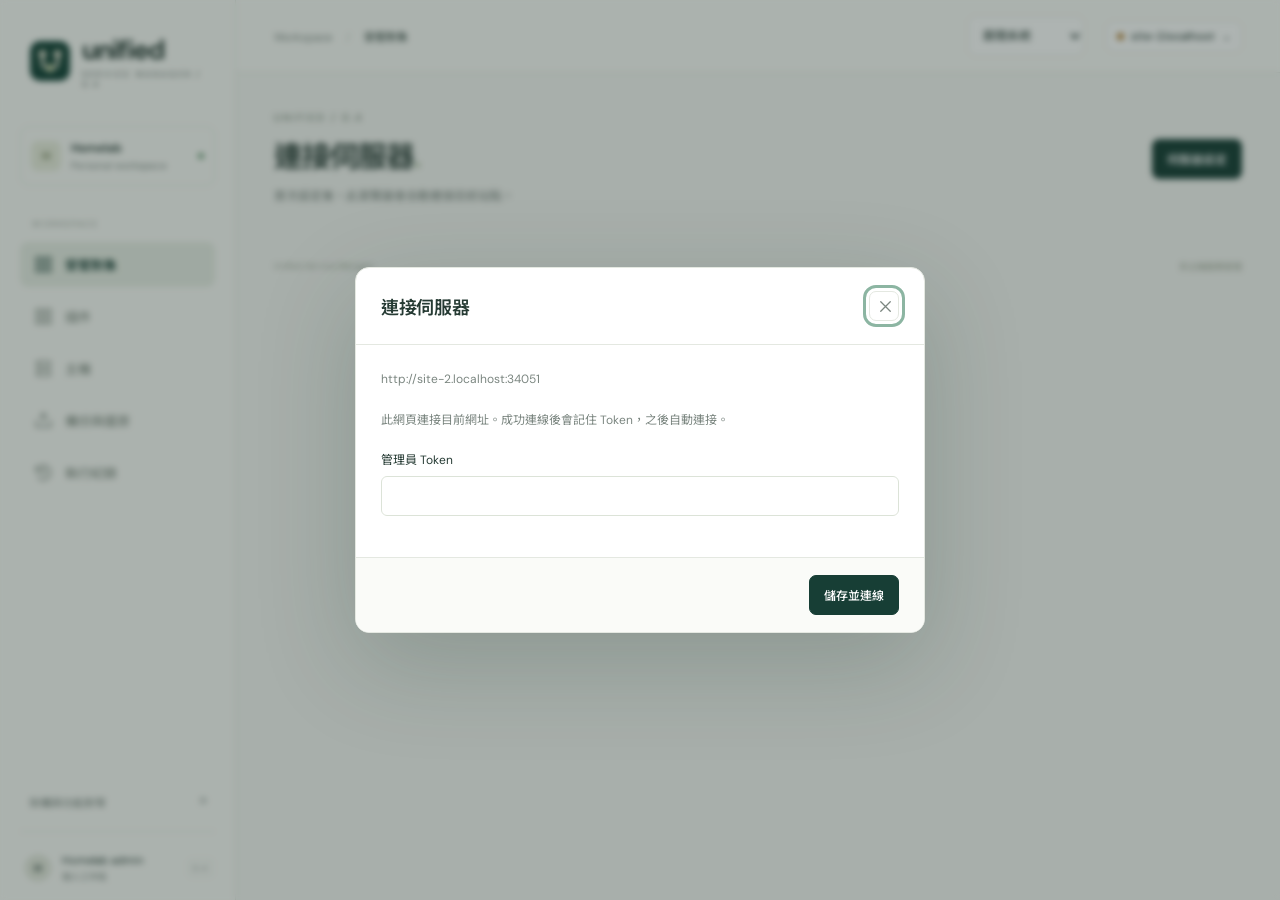
==== commit cf3c6b1b: "feat(plugins): install verified packages from the GitHub catalog" ====
--- a/web/index.html
+++ b/web/index.html
@@ -8,9 +8,9 @@
     <title>Unified — Service Manager</title>
     <link rel="icon" type="image/png" sizes="64x64" href="assets/favicon.png?v=0.3.2" />
     <link rel="apple-touch-icon" sizes="180x180" href="assets/apple-touch-icon.png?v=0.3.2" />
-    <link rel="stylesheet" href="styles.css?v=0.4.5" />
+    <link rel="stylesheet" href="styles.css?v=0.5.0" />
     <link rel="stylesheet" href="theme.css?v=0.3.0" />
-    <script type="module" src="app.js?v=0.4.5"></script>
+    <script type="module" src="app.js?v=0.5.0"></script>
   </head>
   <body>
     <aside class="sidebar">
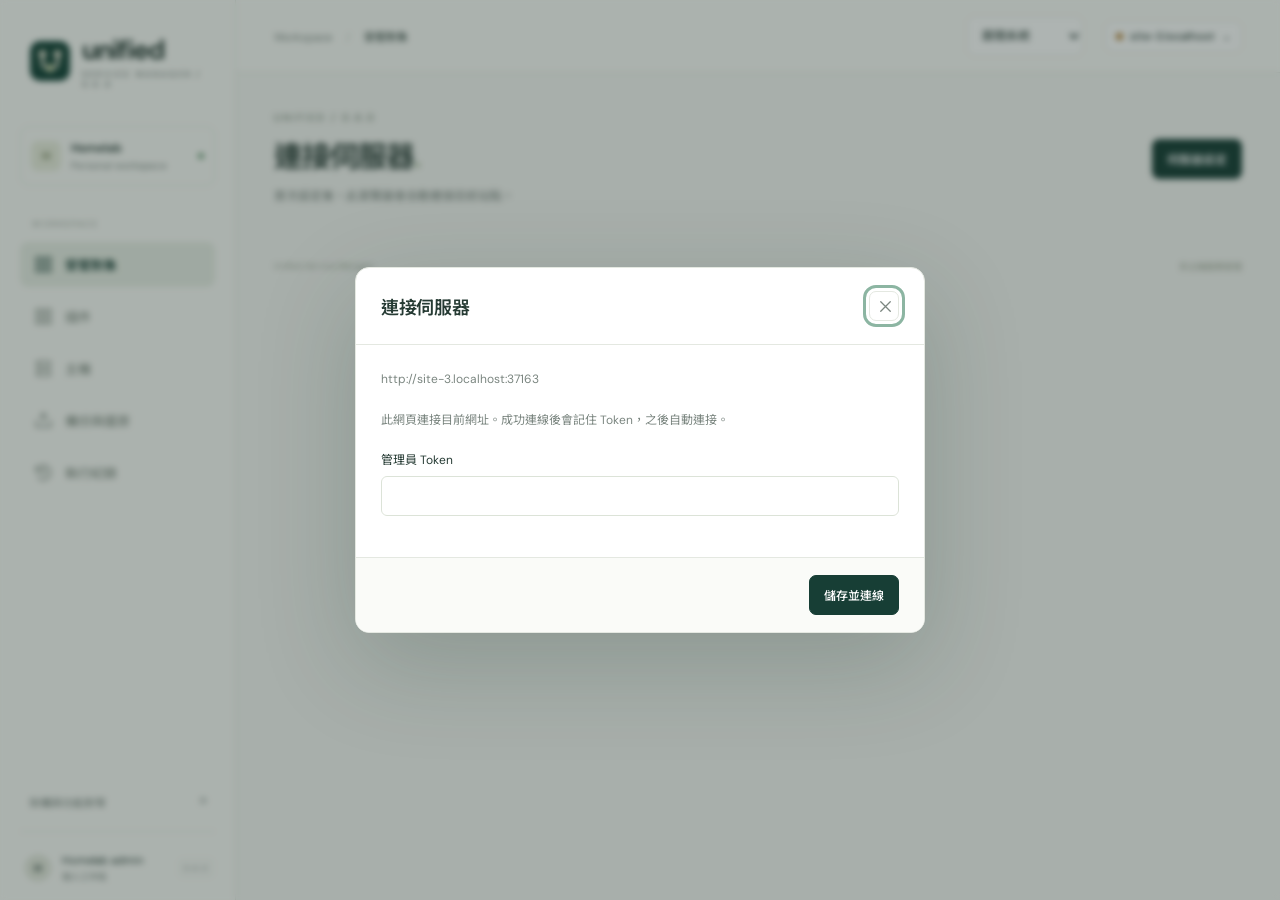
==== commit 985b4b8c: "feat: add personal Compose and npm plugin authoring" ====
--- a/web/index.html
+++ b/web/index.html
@@ -10,7 +10,7 @@
     <link rel="apple-touch-icon" sizes="180x180" href="assets/apple-touch-icon.png?v=0.3.2" />
     <link rel="stylesheet" href="styles.css?v=0.5.0" />
     <link rel="stylesheet" href="theme.css?v=0.3.0" />
-    <script type="module" src="app.js?v=0.5.0"></script>
+    <script type="module" src="app.js?v=0.6.0"></script>
   </head>
   <body>
     <aside class="sidebar">
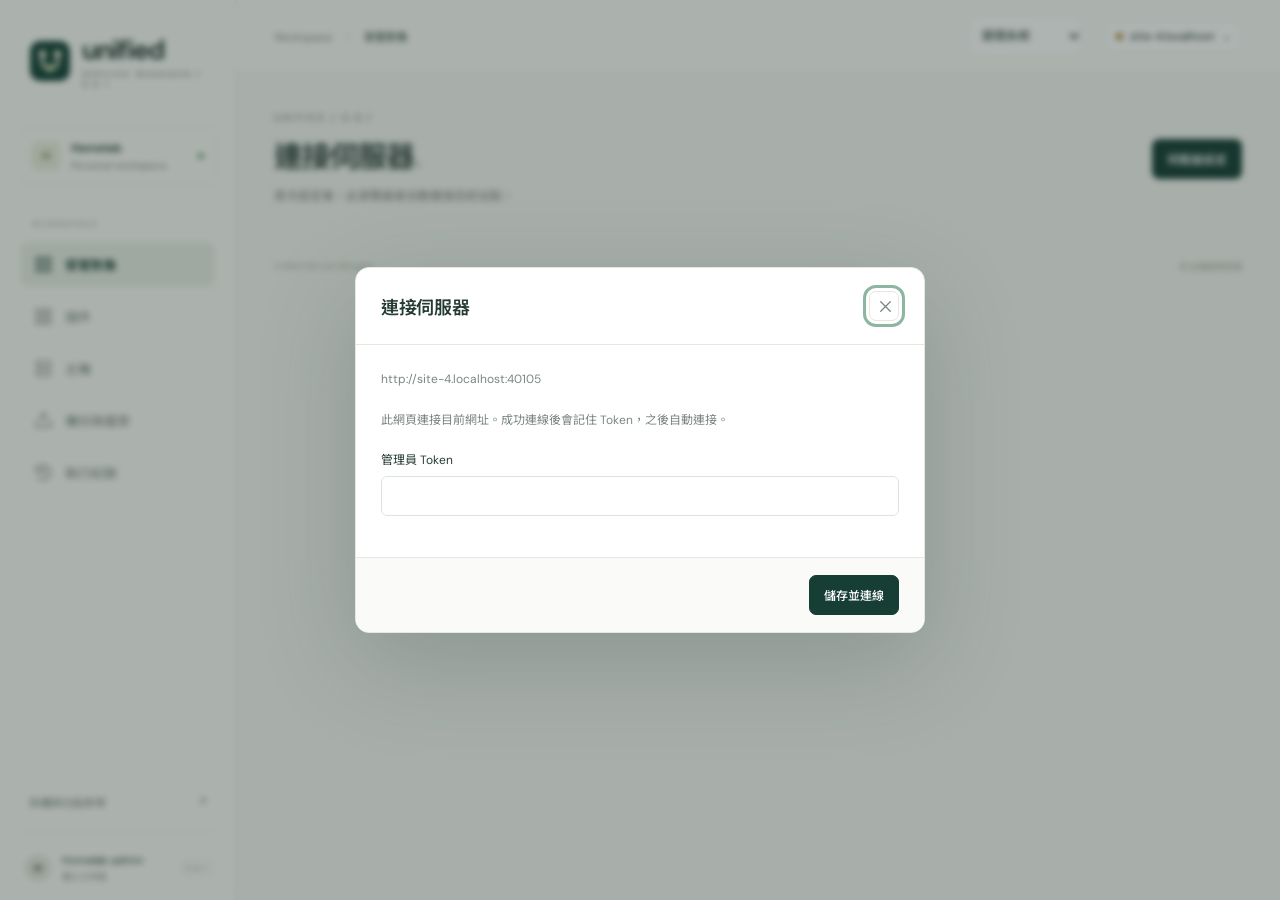
==== commit 940994c6: "fix: use full workspace width and explicit SSH key filenames" ====
--- a/web/index.html
+++ b/web/index.html
@@ -10,7 +10,7 @@
     <link rel="apple-touch-icon" sizes="180x180" href="assets/apple-touch-icon.png?v=0.3.2" />
     <link rel="stylesheet" href="styles.css?v=0.5.0" />
     <link rel="stylesheet" href="theme.css?v=0.3.0" />
-    <script type="module" src="app.js?v=0.6.0"></script>
+    <script type="module" src="app.js?v=0.6.1"></script>
   </head>
   <body>
     <aside class="sidebar">
